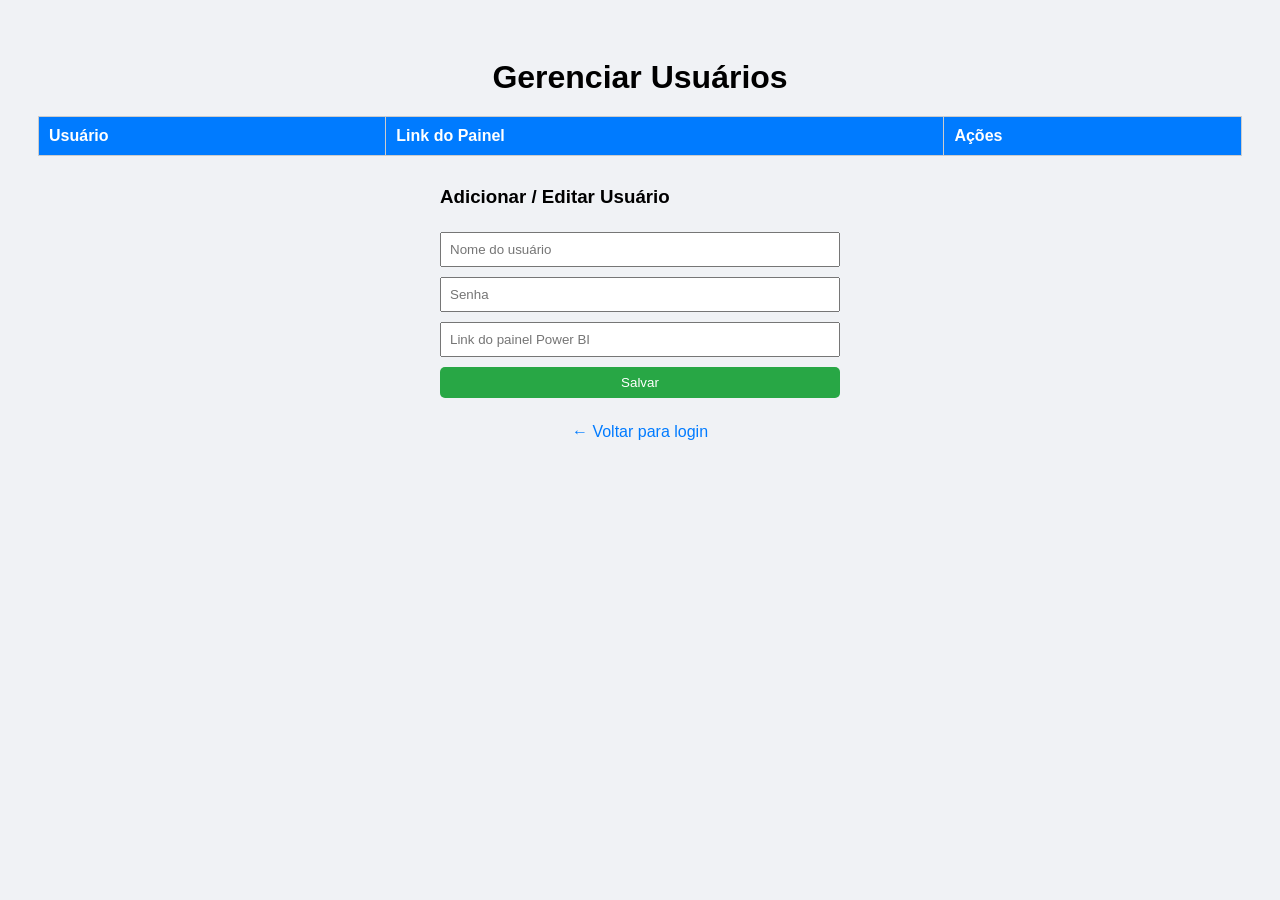
==== admin.html @ d16395c0 "Add files via upload" ====
<!DOCTYPE html>
<html lang="pt-br">
<head>
  <meta charset="UTF-8">
  <title>Administração de Usuários</title>
  <style>
    body {
      font-family: Arial, sans-serif;
      background: #f0f2f5;
      padding: 30px;
    }

    h1 {
      text-align: center;
      margin-bottom: 20px;
    }

    table {
      width: 100%;
      border-collapse: collapse;
      margin-bottom: 30px;
    }

    th, td {
      border: 1px solid #ccc;
      padding: 10px;
      text-align: left;
    }

    th {
      background-color: #007bff;
      color: white;
    }

    tr:nth-child(even) {
      background-color: #f9f9f9;
    }

    input, button {
      padding: 8px;
      margin: 5px 0;
      width: 100%;
      box-sizing: border-box;
    }

    button {
      cursor: pointer;
      background-color: #28a745;
      color: white;
      border: none;
      border-radius: 5px;
    }

    .delete-btn {
      background-color: #dc3545;
    }

    .form-section {
      max-width: 400px;
      margin: auto;
    }

    .back {
      display: block;
      text-align: center;
      margin-top: 20px;
      text-decoration: none;
      color: #007bff;
    }
  </style>
</head>
<body>
  <h1>Gerenciar Usuários</h1>

  <table id="userTable">
    <thead>
      <tr>
        <th>Usuário</th>
        <th>Link do Painel</th>
        <th>Ações</th>
      </tr>
    </thead>
    <tbody></tbody>
  </table>

  <div class="form-section">
    <h3>Adicionar / Editar Usuário</h3>
    <input type="text" id="newUser" placeholder="Nome do usuário">
    <input type="text" id="newPass" placeholder="Senha">
    <input type="text" id="newLink" placeholder="Link do painel Power BI">
    <button onclick="addOrUpdateUser()">Salvar</button>
  </div>

  <a href="login.html" class="back">← Voltar para login</a>

  <script src="usuarios.js"></script>
  <script>
    let usuarios = { ...usuariosData.usuarios };

    function renderTable() {
      const tbody = document.querySelector("#userTable tbody");
      tbody.innerHTML = "";

      Object.keys(usuarios).forEach(user => {
        const row = document.createElement("tr");

        row.innerHTML = `
          <td>${user}</td>
          <td>${usuarios[user].link}</td>
          <td>
            <button onclick="editUser('${user}')">Editar</button>
            <button class="delete-btn" onclick="deleteUser('${user}')">Excluir</button>
          </td>
        `;

        tbody.appendChild(row);
      });
    }

    function addOrUpdateUser() {
      const user = document.getElementById("newUser").value.toLowerCase();
      const pass = document.getElementById("newPass").value;
      const link = document.getElementById("newLink").value;

      if (!user || !pass || !link) {
        alert("Preencha todos os campos!");
        return;
      }

      usuarios[user] = { senha: pass, link };
      saveToLocalStorage();
      renderTable();
      clearForm();
    }

    function editUser(user) {
      document.getElementById("newUser").value = user;
      document.getElementById("newPass").value = usuarios[user].senha;
      document.getElementById("newLink").value = usuarios[user].link;
    }

    function deleteUser(user) {
      if (confirm(`Tem certeza que deseja excluir o usuário "${user}"?`)) {
        delete usuarios[user];
        saveToLocalStorage();
        renderTable();
      }
    }

    function clearForm() {
      document.getElementById("newUser").value = "";
      document.getElementById("newPass").value = "";
      document.getElementById("newLink").value = "";
    }

    function saveToLocalStorage() {
      localStorage.setItem("usuarios", JSON.stringify(usuarios));
    }

    function loadFromLocalStorage() {
      const data = localStorage.getItem("usuarios");
      if (data) {
        usuarios = JSON.parse(data);
      }
    }

    loadFromLocalStorage();
    renderTable();
  </script>
</body>
</html>
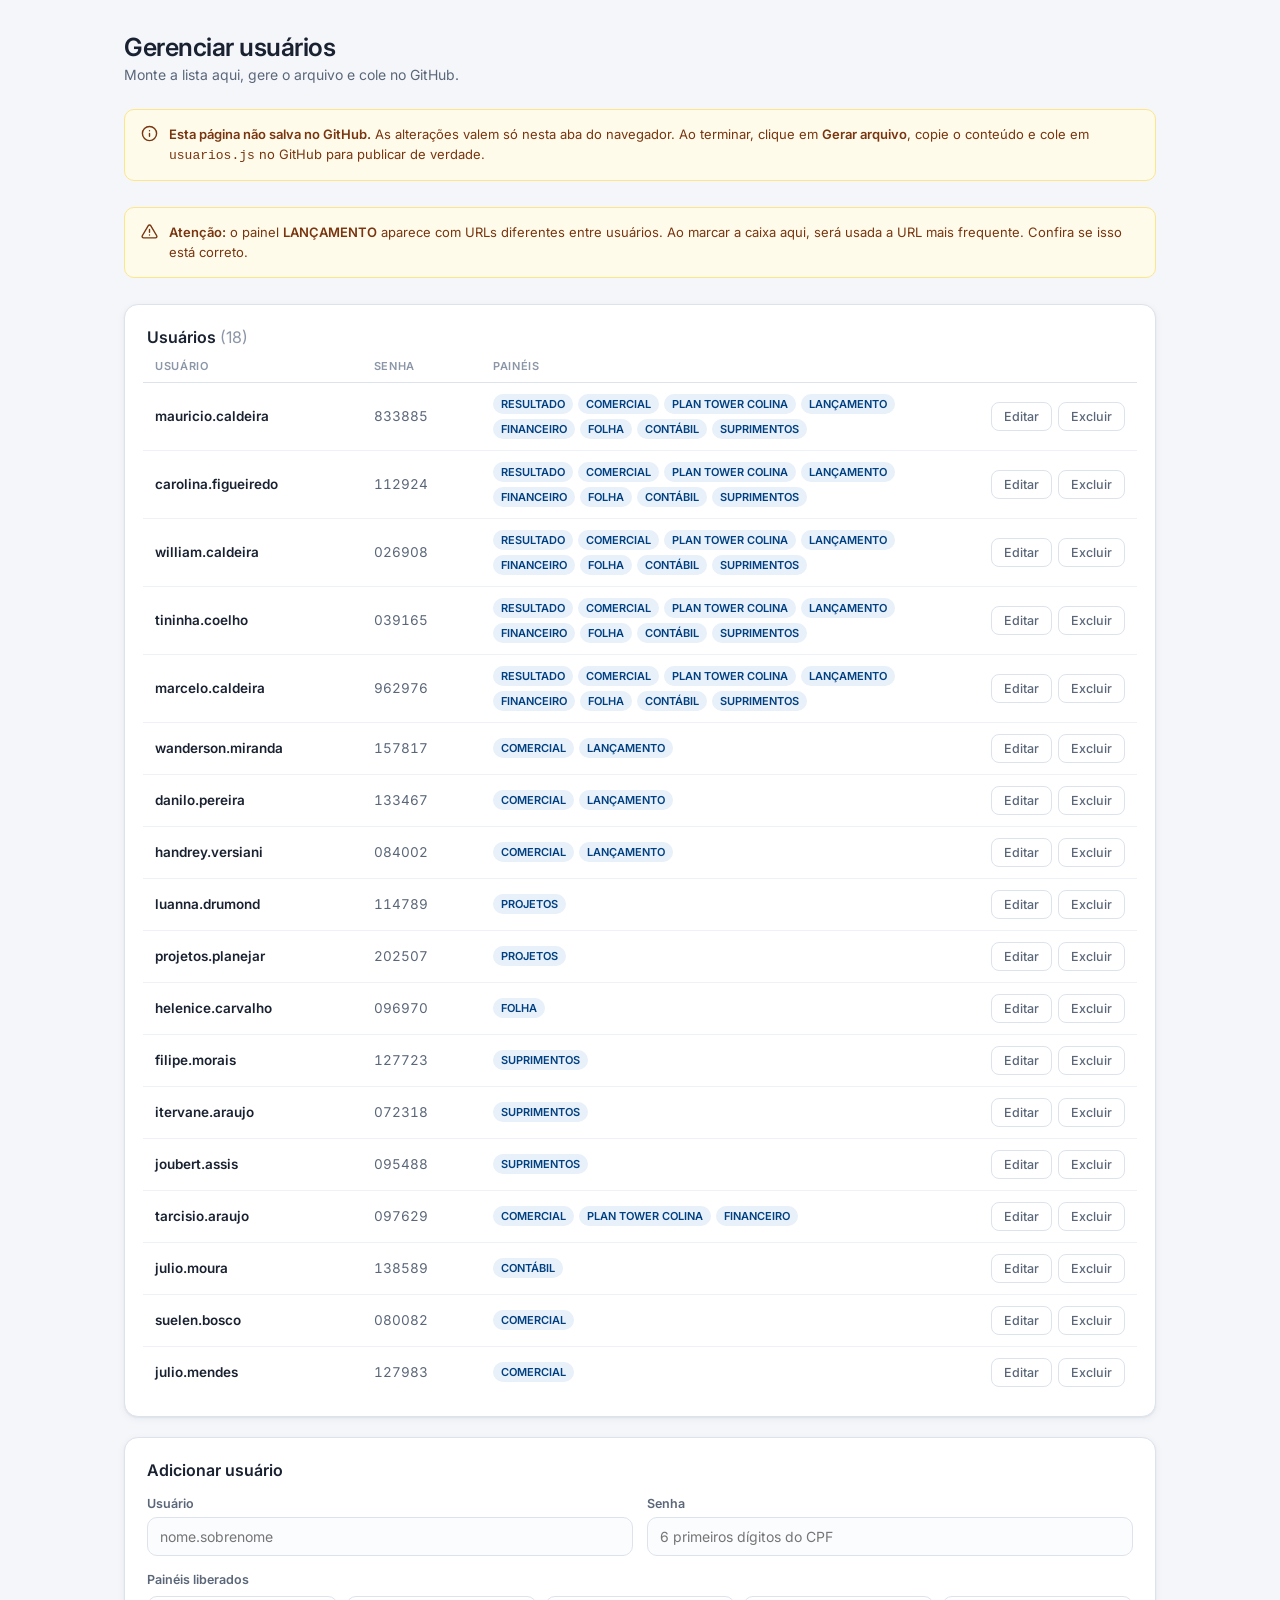
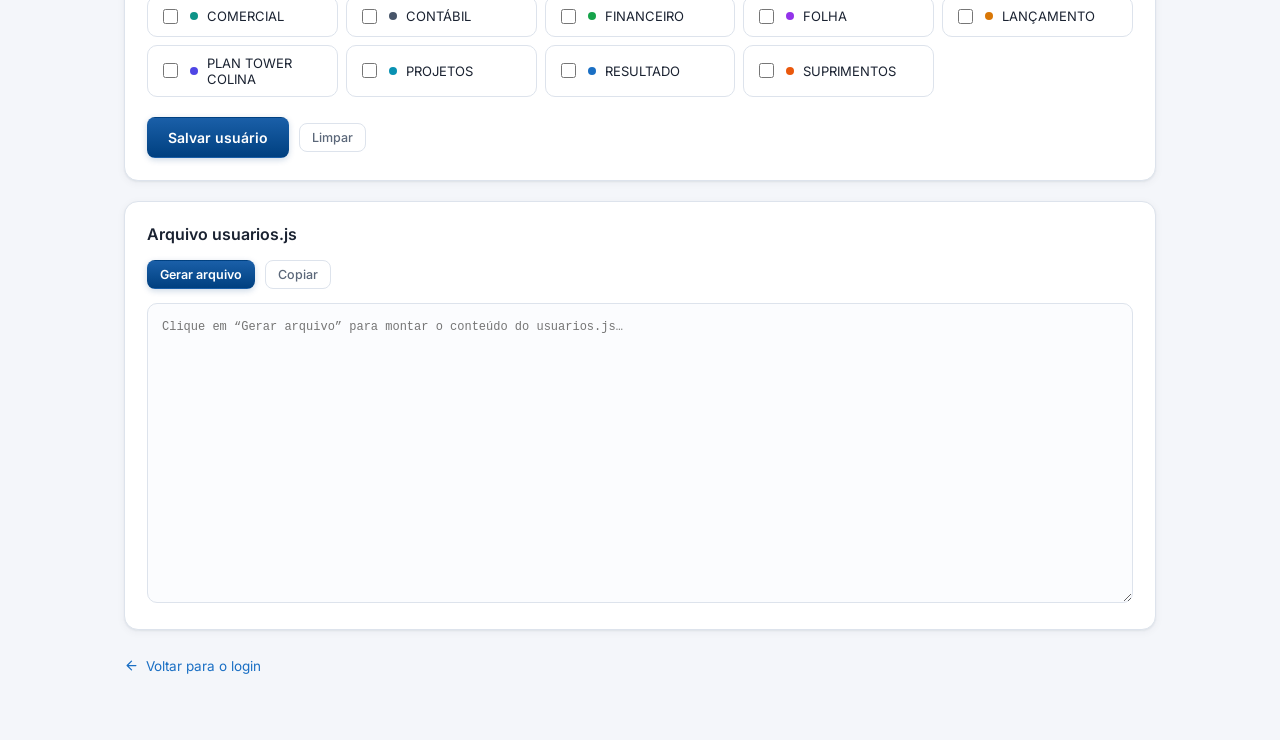
==== commit c40b395d: "Add files via upload" ====
--- a/admin.html
+++ b/admin.html
@@ -1,171 +1,422 @@
-<!DOCTYPE html>
-<html lang="pt-br">
-<head>
-  <meta charset="UTF-8">
-  <title>Administração de Usuários</title>
-  <style>
-    body {
-      font-family: Arial, sans-serif;
-      background: #f0f2f5;
-      padding: 30px;
-    }
-
-    h1 {
-      text-align: center;
-      margin-bottom: 20px;
-    }
-
-    table {
-      width: 100%;
-      border-collapse: collapse;
-      margin-bottom: 30px;
-    }
-
-    th, td {
-      border: 1px solid #ccc;
-      padding: 10px;
-      text-align: left;
-    }
-
-    th {
-      background-color: #007bff;
-      color: white;
-    }
-
-    tr:nth-child(even) {
-      background-color: #f9f9f9;
-    }
-
-    input, button {
-      padding: 8px;
-      margin: 5px 0;
-      width: 100%;
-      box-sizing: border-box;
-    }
-
-    button {
-      cursor: pointer;
-      background-color: #28a745;
-      color: white;
-      border: none;
-      border-radius: 5px;
-    }
-
-    .delete-btn {
-      background-color: #dc3545;
-    }
-
-    .form-section {
-      max-width: 400px;
-      margin: auto;
-    }
-
-    .back {
-      display: block;
-      text-align: center;
-      margin-top: 20px;
-      text-decoration: none;
-      color: #007bff;
-    }
-  </style>
-</head>
-<body>
-  <h1>Gerenciar Usuários</h1>
-
-  <table id="userTable">
-    <thead>
-      <tr>
-        <th>Usuário</th>
-        <th>Link do Painel</th>
-        <th>Ações</th>
-      </tr>
-    </thead>
-    <tbody></tbody>
-  </table>
-
-  <div class="form-section">
-    <h3>Adicionar / Editar Usuário</h3>
-    <input type="text" id="newUser" placeholder="Nome do usuário">
-    <input type="text" id="newPass" placeholder="Senha">
-    <input type="text" id="newLink" placeholder="Link do painel Power BI">
-    <button onclick="addOrUpdateUser()">Salvar</button>
-  </div>
-
-  <a href="login.html" class="back">← Voltar para login</a>
-
-  <script src="usuarios.js"></script>
-  <script>
-    let usuarios = { ...usuariosData.usuarios };
-
-    function renderTable() {
-      const tbody = document.querySelector("#userTable tbody");
-      tbody.innerHTML = "";
-
-      Object.keys(usuarios).forEach(user => {
-        const row = document.createElement("tr");
-
-        row.innerHTML = `
-          <td>${user}</td>
-          <td>${usuarios[user].link}</td>
-          <td>
-            <button onclick="editUser('${user}')">Editar</button>
-            <button class="delete-btn" onclick="deleteUser('${user}')">Excluir</button>
-          </td>
-        `;
-
-        tbody.appendChild(row);
-      });
-    }
-
-    function addOrUpdateUser() {
-      const user = document.getElementById("newUser").value.toLowerCase();
-      const pass = document.getElementById("newPass").value;
-      const link = document.getElementById("newLink").value;
-
-      if (!user || !pass || !link) {
-        alert("Preencha todos os campos!");
-        return;
-      }
-
-      usuarios[user] = { senha: pass, link };
-      saveToLocalStorage();
-      renderTable();
-      clearForm();
-    }
-
-    function editUser(user) {
-      document.getElementById("newUser").value = user;
-      document.getElementById("newPass").value = usuarios[user].senha;
-      document.getElementById("newLink").value = usuarios[user].link;
-    }
-
-    function deleteUser(user) {
-      if (confirm(`Tem certeza que deseja excluir o usuário "${user}"?`)) {
-        delete usuarios[user];
-        saveToLocalStorage();
-        renderTable();
-      }
-    }
-
-    function clearForm() {
-      document.getElementById("newUser").value = "";
-      document.getElementById("newPass").value = "";
-      document.getElementById("newLink").value = "";
-    }
-
-    function saveToLocalStorage() {
-      localStorage.setItem("usuarios", JSON.stringify(usuarios));
-    }
-
-    function loadFromLocalStorage() {
-      const data = localStorage.getItem("usuarios");
-      if (data) {
-        usuarios = JSON.parse(data);
-      }
-    }
-
-    loadFromLocalStorage();
-    renderTable();
-  </script>
-</body>
-</html>
+<!DOCTYPE html>
+<html lang="pt-BR">
+<head>
+  <meta charset="UTF-8">
+  <meta name="viewport" content="width=device-width, initial-scale=1">
+  <title>Gerenciar usuários — Planejar</title>
+
+  <link rel="icon" type="image/x-icon" href="favicon.ico">
+
+  <link rel="preconnect" href="https://fonts.googleapis.com">
+  <link rel="preconnect" href="https://fonts.gstatic.com" crossorigin>
+  <link href="https://fonts.googleapis.com/css2?family=Inter:wght@400;500;600;700&display=swap" rel="stylesheet">
+
+  <link rel="stylesheet" href="estilo.css?v=2">
+  <style>
+    .adm{max-width:1080px;margin:0 auto;padding:32px 24px 64px}
+    .adm h1{margin:0 0 4px;font-size:25px;font-weight:600;letter-spacing:-.02em}
+    .adm .legenda{margin:0 0 26px;font-size:14px;color:var(--tinta-2)}
+
+    .nota{
+      display:flex;gap:11px;align-items:flex-start;
+      padding:14px 16px;margin-bottom:26px;
+      background:#fffbeb;border:1px solid #fde68a;border-radius:var(--r-sm);
+      font-size:13px;color:#78350f;line-height:1.55;
+    }
+    .nota svg{width:17px;height:17px;flex-shrink:0;margin-top:1px}
+    .nota b{font-weight:600}
+
+    .bloco{
+      background:var(--papel);border:1px solid var(--borda);
+      border-radius:var(--r);box-shadow:var(--sombra-sm);
+      padding:22px;margin-bottom:20px;
+    }
+    .bloco h2{margin:0 0 16px;font-size:16px;font-weight:600}
+
+    .tabela-rolo{overflow-x:auto;margin:-4px}
+    table{width:100%;border-collapse:collapse;font-size:13.5px;min-width:600px}
+    th{
+      text-align:left;font-size:11px;font-weight:600;letter-spacing:.06em;
+      text-transform:uppercase;color:var(--tinta-3);
+      padding:0 12px 9px;border-bottom:1.5px solid var(--borda);
+    }
+    td{padding:11px 12px;border-bottom:1px solid #eef1f6;vertical-align:middle}
+    tbody tr:last-child td{border-bottom:none}
+    tbody tr:hover{background:#fafbfd}
+    td.user{font-weight:600}
+    td.senha{font-variant-numeric:tabular-nums;color:var(--tinta-2)}
+
+    .chips{display:flex;flex-wrap:wrap;gap:5px}
+    .chip{
+      font-size:11px;font-weight:600;padding:3px 8px;border-radius:20px;
+      background:var(--azul-luz);color:var(--azul);white-space:nowrap;
+    }
+    .acoes{display:flex;gap:6px;justify-content:flex-end}
+
+    .btn{
+      font:inherit;font-size:12.5px;font-weight:500;
+      padding:6px 12px;border-radius:8px;cursor:pointer;
+      border:1.5px solid var(--borda);background:#fff;color:var(--tinta-2);
+      transition:all .15s;white-space:nowrap;
+    }
+    .btn:hover{border-color:var(--borda-forte);background:#f7f9fc}
+    .btn:focus-visible{outline:3px solid rgba(26,111,196,.4);outline-offset:2px}
+    .btn-perigo:hover{color:#b91c1c;border-color:#fca5a5;background:#fff6f6}
+    .btn-azul{
+      background:linear-gradient(180deg,#1a5fa8,var(--azul));
+      color:#fff;border-color:transparent;font-weight:600;
+      box-shadow:0 2px 6px rgba(0,64,128,.2);
+    }
+    .btn-azul:hover{filter:brightness(1.07);background:linear-gradient(180deg,#1a5fa8,var(--azul))}
+    .btn-g{font-size:14px;padding:11px 20px}
+
+    .linha-form{display:grid;grid-template-columns:1fr 1fr;gap:14px;margin-bottom:16px}
+    .linha-form label{
+      display:block;font-size:12.5px;font-weight:600;
+      color:var(--tinta-2);margin-bottom:6px;
+    }
+    .linha-form input{
+      font:inherit;font-size:14px;width:100%;padding:10px 12px;
+      background:#fbfcfe;border:1.5px solid var(--borda);border-radius:10px;color:var(--tinta);
+    }
+    .linha-form input:focus{
+      outline:none;background:#fff;border-color:var(--azul-clr);
+      box-shadow:0 0 0 3.5px rgba(26,111,196,.15);
+    }
+
+    .rot{font-size:12.5px;font-weight:600;color:var(--tinta-2);margin-bottom:9px}
+    .caixas{display:grid;grid-template-columns:repeat(auto-fill,minmax(190px,1fr));gap:8px}
+    .cx{
+      display:flex;align-items:center;gap:9px;
+      padding:9px 11px;border:1.5px solid var(--borda);border-radius:10px;
+      font-size:13px;cursor:pointer;transition:all .15s;background:#fff;
+    }
+    .cx:hover{border-color:var(--borda-forte);background:#fafbfd}
+    .cx input{accent-color:var(--azul);width:15px;height:15px;cursor:pointer;flex-shrink:0}
+    .cx.marcada{border-color:var(--azul-clr);background:var(--azul-luz)}
+    .cx .pt{width:8px;height:8px;border-radius:50%;flex-shrink:0}
+
+    .rodape-form{display:flex;gap:10px;align-items:center;margin-top:20px;flex-wrap:wrap}
+    .msg{font-size:13px;font-weight:500}
+    .msg.ok{color:var(--ok)}
+    .msg.erro{color:var(--erro)}
+
+    textarea{
+      font-family:ui-monospace,SFMono-Regular,Menlo,Consolas,monospace;
+      font-size:12px;line-height:1.55;
+      width:100%;min-height:300px;padding:14px;
+      border:1.5px solid var(--borda);border-radius:10px;
+      background:#fbfcfe;color:var(--tinta);resize:vertical;white-space:pre;
+    }
+    .voltar{
+      display:inline-flex;align-items:center;gap:7px;
+      font-size:13.5px;color:var(--azul-clr);text-decoration:none;margin-top:8px;
+    }
+    .voltar:hover{text-decoration:underline}
+
+    @media (max-width:560px){
+      .adm{padding:24px 16px 48px}
+      .linha-form{grid-template-columns:1fr}
+    }
+  </style>
+</head>
+<body>
+
+<div class="adm">
+  <h1>Gerenciar usuários</h1>
+  <p class="legenda">Monte a lista aqui, gere o arquivo e cole no GitHub.</p>
+
+  <div class="nota">
+    <svg viewBox="0 0 24 24" fill="none" stroke="currentColor" stroke-width="2" stroke-linecap="round" aria-hidden="true">
+      <circle cx="12" cy="12" r="10"/><path d="M12 16v-4M12 8h.01"/>
+    </svg>
+    <div>
+      <b>Esta página não salva no GitHub.</b> As alterações valem só nesta aba do navegador.
+      Ao terminar, clique em <b>Gerar arquivo</b>, copie o conteúdo e cole em <code>usuarios.js</code>
+      no GitHub para publicar de verdade.
+    </div>
+  </div>
+
+  <div class="bloco">
+    <h2>Usuários <span id="qtd" style="font-weight:400;color:var(--tinta-3)"></span></h2>
+    <div class="tabela-rolo">
+      <table>
+        <thead>
+          <tr>
+            <th style="width:22%">Usuário</th>
+            <th style="width:12%">Senha</th>
+            <th>Painéis</th>
+            <th style="width:150px"></th>
+          </tr>
+        </thead>
+        <tbody id="corpo"></tbody>
+      </table>
+    </div>
+  </div>
+
+  <div class="bloco">
+    <h2 id="tituloForm">Adicionar usuário</h2>
+
+    <div class="linha-form">
+      <div>
+        <label for="fUser">Usuário</label>
+        <input type="text" id="fUser" placeholder="nome.sobrenome" autocapitalize="none" spellcheck="false">
+      </div>
+      <div>
+        <label for="fSenha">Senha</label>
+        <input type="text" id="fSenha" placeholder="6 primeiros dígitos do CPF" inputmode="numeric">
+      </div>
+    </div>
+
+    <p class="rot">Painéis liberados</p>
+    <div class="caixas" id="caixas"></div>
+
+    <div class="rodape-form">
+      <button class="btn btn-azul btn-g" id="btnSalvar" type="button">Salvar usuário</button>
+      <button class="btn" id="btnLimpar" type="button">Limpar</button>
+      <span class="msg" id="msg"></span>
+    </div>
+  </div>
+
+  <div class="bloco">
+    <h2>Arquivo usuarios.js</h2>
+    <div style="display:flex;gap:10px;margin-bottom:14px;flex-wrap:wrap">
+      <button class="btn btn-azul" id="btnGerar" type="button">Gerar arquivo</button>
+      <button class="btn" id="btnCopiar" type="button">Copiar</button>
+      <span class="msg" id="msgGerar"></span>
+    </div>
+    <textarea id="saida" readonly placeholder="Clique em “Gerar arquivo” para montar o conteúdo do usuarios.js…"></textarea>
+  </div>
+
+  <a href="index.html" class="voltar">
+    <svg viewBox="0 0 24 24" width="15" height="15" fill="none" stroke="currentColor" stroke-width="2" stroke-linecap="round" stroke-linejoin="round" aria-hidden="true">
+      <path d="M19 12H5M12 19l-7-7 7-7"/>
+    </svg>
+    Voltar para o login
+  </a>
+</div>
+
+<script src="usuarios.js?v=2"></script>
+<script src="painel.js?v=2"></script>
+<script>
+(function () {
+  "use strict";
+
+  // --- cópia de trabalho da lista (não mexe no arquivo original) ------------
+  var lista = Array.isArray(window.usuarios)
+    ? JSON.parse(JSON.stringify(window.usuarios))
+    : [];
+
+  var editando = null; // nome do usuário sendo editado
+
+  // --- catálogo de painéis: nome -> URL mais usada --------------------------
+  var contagem = {};
+  lista.forEach(function (u) {
+    (u.paineis || []).forEach(function (p) {
+      if (!p || !p.nome || !p.url) return;
+      contagem[p.nome] = contagem[p.nome] || {};
+      contagem[p.nome][p.url] = (contagem[p.nome][p.url] || 0) + 1;
+    });
+  });
+
+  var catalogo = {};   // nome -> url
+  var conflitos = [];  // nomes com mais de uma URL
+  Object.keys(contagem).forEach(function (nome) {
+    var urls = Object.keys(contagem[nome]);
+    if (urls.length > 1) conflitos.push(nome);
+    urls.sort(function (a, b) { return contagem[nome][b] - contagem[nome][a]; });
+    catalogo[nome] = urls[0];
+  });
+
+  var nomes = Object.keys(catalogo).sort();
+
+  if (conflitos.length) {
+    var d = document.createElement("div");
+    d.className = "nota";
+    d.innerHTML = '<svg viewBox="0 0 24 24" fill="none" stroke="currentColor" stroke-width="2" stroke-linecap="round">'
+                + '<path d="M10.29 3.86L1.82 18a2 2 0 0 0 1.71 3h16.94a2 2 0 0 0 1.71-3L13.71 3.86a2 2 0 0 0-3.42 0z"/>'
+                + '<path d="M12 9v4M12 17h.01"/></svg>'
+                + '<div><b>Atenção:</b> o painel <b>' + conflitos.join("</b>, <b>") + '</b> aparece com URLs '
+                + 'diferentes entre usuários. Ao marcar a caixa aqui, será usada a URL mais frequente. '
+                + 'Confira se isso está correto.</div>';
+    document.querySelector(".adm .nota").after(d);
+  }
+
+  // --- tabela ---------------------------------------------------------------
+  function esc(t) {
+    return String(t).replace(/[&<>"']/g, function (c) {
+      return { "&":"&amp;", "<":"&lt;", ">":"&gt;", '"':"&quot;", "'":"&#39;" }[c];
+    });
+  }
+
+  function desenharTabela() {
+    var corpo = document.getElementById("corpo");
+    document.getElementById("qtd").textContent = "(" + lista.length + ")";
+
+    if (!lista.length) {
+      corpo.innerHTML = '<tr><td colspan="4" style="text-align:center;color:var(--tinta-3);padding:28px">Nenhum usuário.</td></tr>';
+      return;
+    }
+
+    corpo.innerHTML = lista.map(function (u, i) {
+      var chips = (u.paineis || []).map(function (p) {
+        return '<span class="chip">' + esc(p.nome || "?") + '</span>';
+      }).join("");
+      return '<tr>'
+           + '<td class="user">' + esc(u.usuario) + '</td>'
+           + '<td class="senha">' + esc(u.senha) + '</td>'
+           + '<td><div class="chips">' + (chips || '<span style="color:var(--tinta-3);font-size:12px">nenhum</span>') + '</div></td>'
+           + '<td><div class="acoes">'
+           + '<button class="btn" data-editar="' + i + '">Editar</button>'
+           + '<button class="btn btn-perigo" data-excluir="' + i + '">Excluir</button>'
+           + '</div></td></tr>';
+    }).join("");
+  }
+
+  document.getElementById("corpo").addEventListener("click", function (e) {
+    var btn = e.target.closest("button");
+    if (!btn) return;
+    if (btn.dataset.editar  !== undefined) carregarNoForm(+btn.dataset.editar);
+    if (btn.dataset.excluir !== undefined) excluir(+btn.dataset.excluir);
+  });
+
+  // --- caixas de painéis ----------------------------------------------------
+  function desenharCaixas() {
+    document.getElementById("caixas").innerHTML = nomes.map(function (n) {
+      var meta = window.metaDoPainel ? window.metaDoPainel(n) : { cor:"#004080" };
+      return '<label class="cx"><input type="checkbox" value="' + esc(n) + '">'
+           + '<span class="pt" style="background:' + meta.cor + '"></span>'
+           + '<span>' + esc(n) + '</span></label>';
+    }).join("");
+  }
+
+  document.getElementById("caixas").addEventListener("change", function (e) {
+    if (e.target.type === "checkbox") {
+      e.target.closest(".cx").classList.toggle("marcada", e.target.checked);
+    }
+  });
+
+  function marcadas() {
+    return Array.prototype.slice
+      .call(document.querySelectorAll("#caixas input:checked"))
+      .map(function (c) { return c.value; });
+  }
+
+  function marcar(valores) {
+    document.querySelectorAll("#caixas input").forEach(function (c) {
+      c.checked = valores.indexOf(c.value) !== -1;
+      c.closest(".cx").classList.toggle("marcada", c.checked);
+    });
+  }
+
+  // --- formulário -----------------------------------------------------------
+  function aviso(el, texto, tipo) {
+    var m = document.getElementById(el);
+    m.textContent = texto;
+    m.className = "msg " + (tipo || "");
+    if (texto) setTimeout(function () { m.textContent = ""; }, 4000);
+  }
+
+  function limpar() {
+    editando = null;
+    document.getElementById("fUser").value = "";
+    document.getElementById("fSenha").value = "";
+    marcar([]);
+    document.getElementById("tituloForm").textContent = "Adicionar usuário";
+    document.getElementById("btnSalvar").textContent = "Salvar usuário";
+  }
+
+  function carregarNoForm(i) {
+    var u = lista[i];
+    editando = u.usuario;
+    document.getElementById("fUser").value = u.usuario;
+    document.getElementById("fSenha").value = u.senha;
+    marcar((u.paineis || []).map(function (p) { return p.nome; }));
+    document.getElementById("tituloForm").textContent = "Editando: " + u.usuario;
+    document.getElementById("btnSalvar").textContent = "Salvar alterações";
+    document.getElementById("tituloForm").scrollIntoView({ behavior: "smooth", block: "center" });
+  }
+
+  function excluir(i) {
+    var u = lista[i];
+    if (!confirm('Excluir o usuário "' + u.usuario + '"?')) return;
+    lista.splice(i, 1);
+    if (editando === u.usuario) limpar();
+    desenharTabela();
+    aviso("msg", "Usuário removido da lista.", "ok");
+  }
+
+  document.getElementById("btnSalvar").addEventListener("click", function () {
+    var nome  = document.getElementById("fUser").value.trim().toLowerCase();
+    var senha = document.getElementById("fSenha").value.trim();
+    var sel   = marcadas();
+
+    if (!nome)  return aviso("msg", "Informe o usuário.", "erro");
+    if (!senha) return aviso("msg", "Informe a senha.", "erro");
+    if (!sel.length) return aviso("msg", "Marque pelo menos um painel.", "erro");
+
+    var repetido = lista.findIndex(function (u) {
+      return u.usuario.toLowerCase() === nome && u.usuario !== editando;
+    });
+    if (repetido !== -1) return aviso("msg", "Já existe um usuário com esse nome.", "erro");
+
+    var registro = {
+      usuario: nome,
+      senha: senha,
+      paineis: sel.map(function (n) { return { nome: n, url: catalogo[n] }; })
+    };
+
+    if (editando) {
+      var iAtual = lista.findIndex(function (u) { return u.usuario === editando; });
+      lista[iAtual] = registro;
+      aviso("msg", "Alterações salvas na lista.", "ok");
+    } else {
+      lista.push(registro);
+      aviso("msg", "Usuário adicionado à lista.", "ok");
+    }
+
+    limpar();
+    desenharTabela();
+  });
+
+  document.getElementById("btnLimpar").addEventListener("click", limpar);
+
+  // --- geração do arquivo ---------------------------------------------------
+  function gerar() {
+    var blocos = lista.map(function (u) {
+      var pns = (u.paineis || []).map(function (p) {
+        return '      { nome: "' + p.nome + '", url: "' + p.url + '" }';
+      }).join(",\n");
+      return '  {\n'
+           + '    usuario: "' + u.usuario + '",\n'
+           + '    senha: "' + u.senha + '",\n'
+           + '    paineis: [\n' + pns + '\n'
+           + '    ]\n'
+           + '  }';
+    }).join(",\n");
+
+    return "window.usuarios = [\n" + blocos + "\n];\n";
+  }
+
+  document.getElementById("btnGerar").addEventListener("click", function () {
+    document.getElementById("saida").value = gerar();
+    aviso("msgGerar", "Arquivo gerado com " + lista.length + " usuários.", "ok");
+  });
+
+  document.getElementById("btnCopiar").addEventListener("click", function () {
+    var ta = document.getElementById("saida");
+    if (!ta.value) { ta.value = gerar(); }
+    ta.select();
+    navigator.clipboard.writeText(ta.value).then(
+      function () { aviso("msgGerar", "Copiado! Cole no usuarios.js do GitHub.", "ok"); },
+      function () { document.execCommand("copy"); aviso("msgGerar", "Copiado!", "ok"); }
+    );
+  });
+
+  // --- início ---------------------------------------------------------------
+  desenharCaixas();
+  desenharTabela();
+})();
+</script>
+</body>
+</html>
--- a/estilo.css
+++ b/estilo.css
@@ -0,0 +1,359 @@
+/* ==========================================================================
+   Painéis Planejar — folha de estilo compartilhada
+   Usada por index.html, paineis.html, PAINEL-MULTIPLO.html e admin.html
+   ========================================================================== */
+
+:root{
+  /* marca */
+  --azul:#004080;
+  --azul-esc:#00305f;
+  --azul-clr:#1a6fc4;
+  --azul-luz:#e8f0fa;
+
+  /* texto */
+  --tinta:#1a2231;
+  --tinta-2:#5b6779;
+  --tinta-3:#8b96a7;
+
+  /* superfícies */
+  --papel:#ffffff;
+  --fundo:#f4f6fa;
+  --borda:#dde3ec;
+  --borda-forte:#cbd6e5;
+
+  /* semânticos */
+  --erro:#9f1239;
+  --erro-luz:#fff1f4;
+  --erro-borda:#fbcfe0;
+  --ok:#166534;
+  --ok-luz:#e9f7ee;
+  --ok-borda:#bbe5c8;
+
+  /* sombras */
+  --sombra-sm:0 1px 2px rgba(16,32,58,.06), 0 2px 8px rgba(16,32,58,.05);
+  --sombra-md:0 4px 12px rgba(16,32,58,.07), 0 12px 32px rgba(16,32,58,.08);
+  --sombra-lg:0 8px 24px rgba(16,32,58,.09), 0 24px 56px rgba(16,32,58,.10);
+
+  --r:14px;
+  --r-sm:10px;
+}
+
+*{box-sizing:border-box}
+html,body{margin:0;padding:0}
+
+body{
+  font-family:'Inter',-apple-system,BlinkMacSystemFont,'Segoe UI',Roboto,Arial,sans-serif;
+  background:var(--fundo);
+  color:var(--tinta);
+  -webkit-font-smoothing:antialiased;
+  -moz-osx-font-smoothing:grayscale;
+}
+
+/* ==========================================================================
+   TELA DE LOGIN
+   ========================================================================== */
+
+.login-tela{
+  min-height:100vh;
+  display:grid;
+  place-items:center;
+  padding:48px 20px;
+  position:relative;
+  overflow:hidden;
+  background:
+    radial-gradient(900px 500px at 12% -8%, #dce9f8 0%, transparent 60%),
+    radial-gradient(760px 460px at 92% 106%, #e4edf9 0%, transparent 62%),
+    var(--fundo);
+}
+
+.login-caixa{width:100%;max-width:400px}
+
+.marca{
+  display:flex;
+  flex-direction:column;
+  align-items:center;
+  margin-bottom:26px;
+}
+.marca img{width:210px;max-width:65%;height:auto;display:block}
+
+.cartao{
+  background:var(--papel);
+  border:1px solid var(--borda);
+  border-radius:20px;
+  box-shadow:var(--sombra-lg);
+  padding:34px 30px 30px;
+}
+.cartao h1{
+  font-size:21px;
+  font-weight:600;
+  letter-spacing:-.01em;
+  margin:0 0 5px;
+  color:var(--tinta);
+}
+.cartao .sub{
+  font-size:13.5px;
+  color:var(--tinta-2);
+  margin:0 0 26px;
+  line-height:1.5;
+}
+
+.campo{margin-bottom:17px}
+.campo label{
+  display:block;
+  font-size:12.5px;
+  font-weight:600;
+  color:var(--tinta-2);
+  margin-bottom:7px;
+}
+.entrada{position:relative;display:flex;align-items:center}
+.entrada > svg{
+  position:absolute;
+  left:13px;
+  width:17px;height:17px;
+  color:var(--tinta-3);
+  pointer-events:none;
+  transition:color .15s;
+}
+.entrada:focus-within > svg{color:var(--azul-clr)}
+
+.campo input{
+  font:inherit;
+  font-size:14.5px;
+  width:100%;
+  padding:12px 13px 12px 40px;
+  color:var(--tinta);
+  background:#fbfcfe;
+  border:1.5px solid var(--borda);
+  border-radius:11px;
+  transition:border-color .15s, box-shadow .15s, background .15s;
+}
+.campo input::placeholder{color:var(--tinta-3)}
+.campo input:hover{border-color:var(--borda-forte)}
+.campo input:focus{
+  outline:none;
+  background:#fff;
+  border-color:var(--azul-clr);
+  box-shadow:0 0 0 3.5px rgba(26,111,196,.15);
+}
+
+.btn-entrar{
+  font:inherit;
+  font-size:14.5px;
+  font-weight:600;
+  width:100%;
+  margin-top:9px;
+  padding:12.5px;
+  color:#fff;
+  background:linear-gradient(180deg,#1a5fa8 0%,var(--azul) 100%);
+  border:none;
+  border-radius:11px;
+  cursor:pointer;
+  box-shadow:0 2px 6px rgba(0,64,128,.24), 0 8px 18px rgba(0,64,128,.16);
+  transition:transform .12s, box-shadow .15s, filter .15s;
+}
+.btn-entrar:hover{
+  filter:brightness(1.07);
+  transform:translateY(-1px);
+  box-shadow:0 4px 10px rgba(0,64,128,.26), 0 12px 26px rgba(0,64,128,.2);
+}
+.btn-entrar:active{transform:translateY(0)}
+.btn-entrar:focus-visible{outline:3px solid rgba(26,111,196,.4);outline-offset:2px}
+
+/* mensagem de erro inline (substitui o alert) */
+.aviso-erro{
+  display:none;
+  align-items:center;
+  gap:8px;
+  margin-top:16px;
+  padding:11px 13px;
+  font-size:13px;
+  color:var(--erro);
+  background:var(--erro-luz);
+  border:1px solid var(--erro-borda);
+  border-radius:var(--r-sm);
+}
+.aviso-erro.mostra{display:flex}
+.aviso-erro svg{width:16px;height:16px;flex-shrink:0}
+
+.rodape-login{
+  text-align:center;
+  font-size:12px;
+  color:var(--tinta-3);
+  margin-top:22px;
+  line-height:1.6;
+}
+
+/* ==========================================================================
+   TELA DE PAINÉIS
+   ========================================================================== */
+
+.app{min-height:100vh;display:flex;flex-direction:column;background:var(--fundo)}
+
+.topo{
+  background:var(--papel);
+  border-bottom:1px solid var(--borda);
+  box-shadow:var(--sombra-sm);
+}
+.topo-int{
+  max-width:1080px;
+  margin:0 auto;
+  padding:14px 24px;
+  display:flex;
+  align-items:center;
+  gap:16px;
+}
+.topo img{height:34px;width:auto}
+.topo .espaco{flex:1}
+
+.quem{display:flex;align-items:center;gap:10px}
+.avatar{
+  width:36px;height:36px;
+  border-radius:50%;
+  display:grid;place-items:center;
+  font-size:12.5px;font-weight:700;
+  color:#fff;
+  background:linear-gradient(135deg,var(--azul-clr),var(--azul));
+  flex-shrink:0;
+}
+.quem-txt{line-height:1.3}
+.quem-txt b{display:block;font-size:13.5px;font-weight:600}
+.quem-txt span{font-size:11.5px;color:var(--tinta-3)}
+
+.btn-sair{
+  font:inherit;
+  font-size:13px;
+  font-weight:500;
+  display:flex;align-items:center;gap:7px;
+  padding:8px 13px;
+  color:var(--tinta-2);
+  background:#fff;
+  border:1.5px solid var(--borda);
+  border-radius:9px;
+  cursor:pointer;
+  transition:color .15s, border-color .15s, background .15s;
+}
+.btn-sair svg{width:15px;height:15px}
+.btn-sair:hover{color:#b91c1c;border-color:#fca5a5;background:#fff6f6}
+.btn-sair:focus-visible{outline:3px solid rgba(26,111,196,.4);outline-offset:2px}
+
+.conteudo{
+  max-width:1080px;
+  width:100%;
+  margin:0 auto;
+  padding:38px 24px 56px;
+  flex:1;
+}
+.titulo{margin:0 0 4px;font-size:25px;font-weight:600;letter-spacing:-.02em}
+.legenda{margin:0 0 30px;font-size:14px;color:var(--tinta-2)}
+
+.grade{
+  display:grid;
+  gap:15px;
+  grid-template-columns:repeat(auto-fill,minmax(238px,1fr));
+}
+
+.painel{
+  position:relative;
+  display:flex;
+  align-items:center;
+  gap:14px;
+  padding:17px 16px;
+  text-decoration:none;
+  color:inherit;
+  background:var(--papel);
+  border:1px solid var(--borda);
+  border-radius:var(--r);
+  box-shadow:var(--sombra-sm);
+  transition:transform .16s cubic-bezier(.2,.7,.3,1), box-shadow .16s, border-color .16s;
+  opacity:0;
+  animation:sobe .5s cubic-bezier(.2,.7,.3,1) forwards;
+}
+.painel::before{
+  content:"";
+  position:absolute;
+  left:0;top:14px;bottom:14px;
+  width:3px;
+  border-radius:0 3px 3px 0;
+  background:var(--cor,var(--azul));
+  opacity:0;
+  transition:opacity .16s;
+}
+.painel:hover{
+  transform:translateY(-3px);
+  box-shadow:var(--sombra-md);
+  border-color:var(--borda-forte);
+}
+.painel:hover::before{opacity:1}
+.painel:focus-visible{outline:3px solid rgba(26,111,196,.4);outline-offset:2px}
+
+.icone{
+  width:42px;height:42px;
+  border-radius:11px;
+  flex-shrink:0;
+  display:grid;place-items:center;
+  background:var(--cor-luz,var(--azul-luz));
+  color:var(--cor,var(--azul));
+  transition:transform .16s;
+}
+.painel:hover .icone{transform:scale(1.06)}
+.icone svg{width:21px;height:21px}
+
+.painel-txt{min-width:0;flex:1}
+.painel-txt b{
+  display:block;
+  font-size:14.5px;
+  font-weight:600;
+  letter-spacing:-.005em;
+  white-space:nowrap;
+  overflow:hidden;
+  text-overflow:ellipsis;
+}
+.painel-txt span{font-size:12px;color:var(--tinta-3)}
+
+.seta{
+  width:17px;height:17px;
+  flex-shrink:0;
+  color:var(--tinta-3);
+  transition:transform .16s, color .16s;
+}
+.painel:hover .seta{transform:translateX(3px);color:var(--cor,var(--azul))}
+
+.vazio{
+  padding:36px 24px;
+  text-align:center;
+  font-size:14px;
+  color:var(--tinta-2);
+  background:var(--papel);
+  border:1px dashed var(--borda-forte);
+  border-radius:var(--r);
+}
+
+.rodape{
+  border-top:1px solid var(--borda);
+  padding:18px 24px;
+  text-align:center;
+  font-size:12px;
+  color:var(--tinta-3);
+}
+
+@keyframes sobe{to{opacity:1}}
+
+@media (prefers-reduced-motion:reduce){
+  .painel{animation:none;opacity:1}
+  *{transition:none !important}
+}
+
+/* ==========================================================================
+   RESPONSIVO
+   ========================================================================== */
+
+@media (max-width:560px){
+  .topo-int{padding:12px 16px;gap:10px}
+  .topo img{height:28px}
+  .quem-txt{display:none}
+  .conteudo{padding:28px 16px 42px}
+  .titulo{font-size:21px}
+  .grade{grid-template-columns:1fr}
+  .cartao{padding:28px 22px 24px;border-radius:16px}
+  .login-tela{padding:32px 16px}
+}
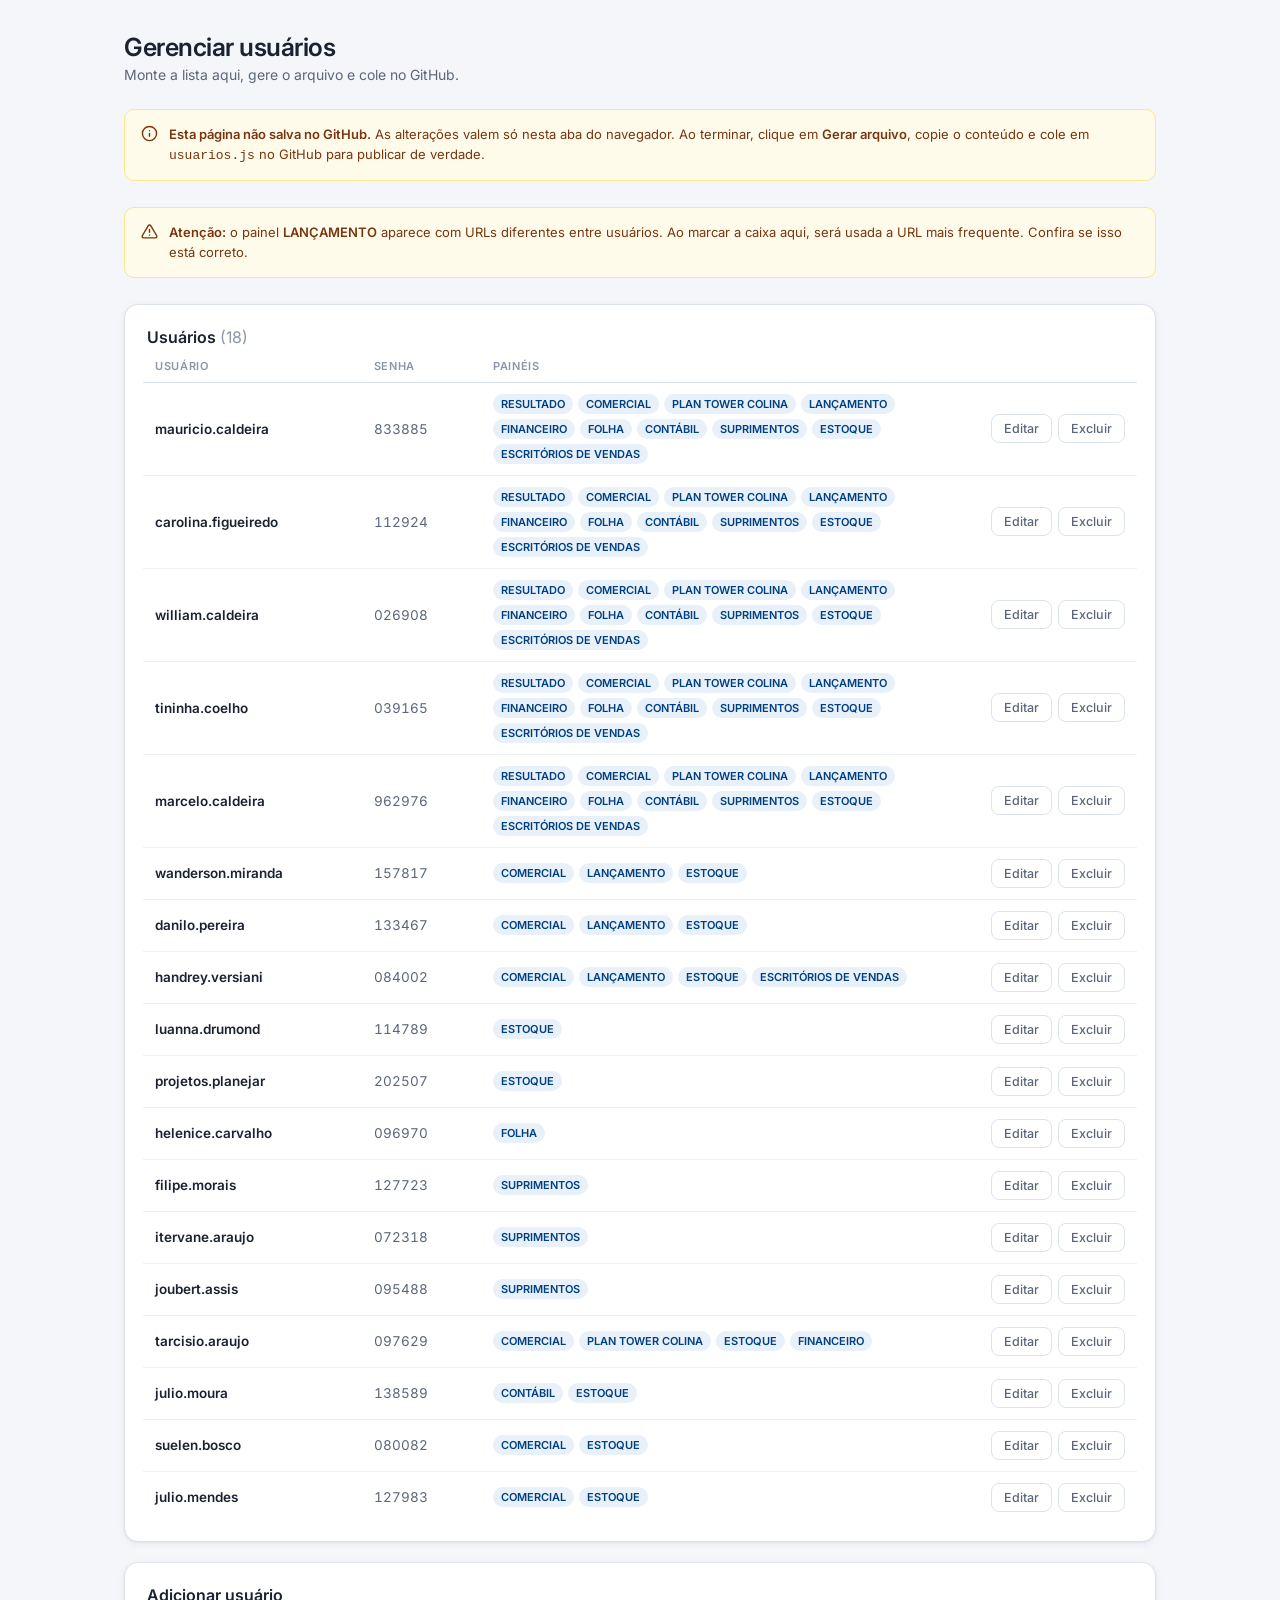
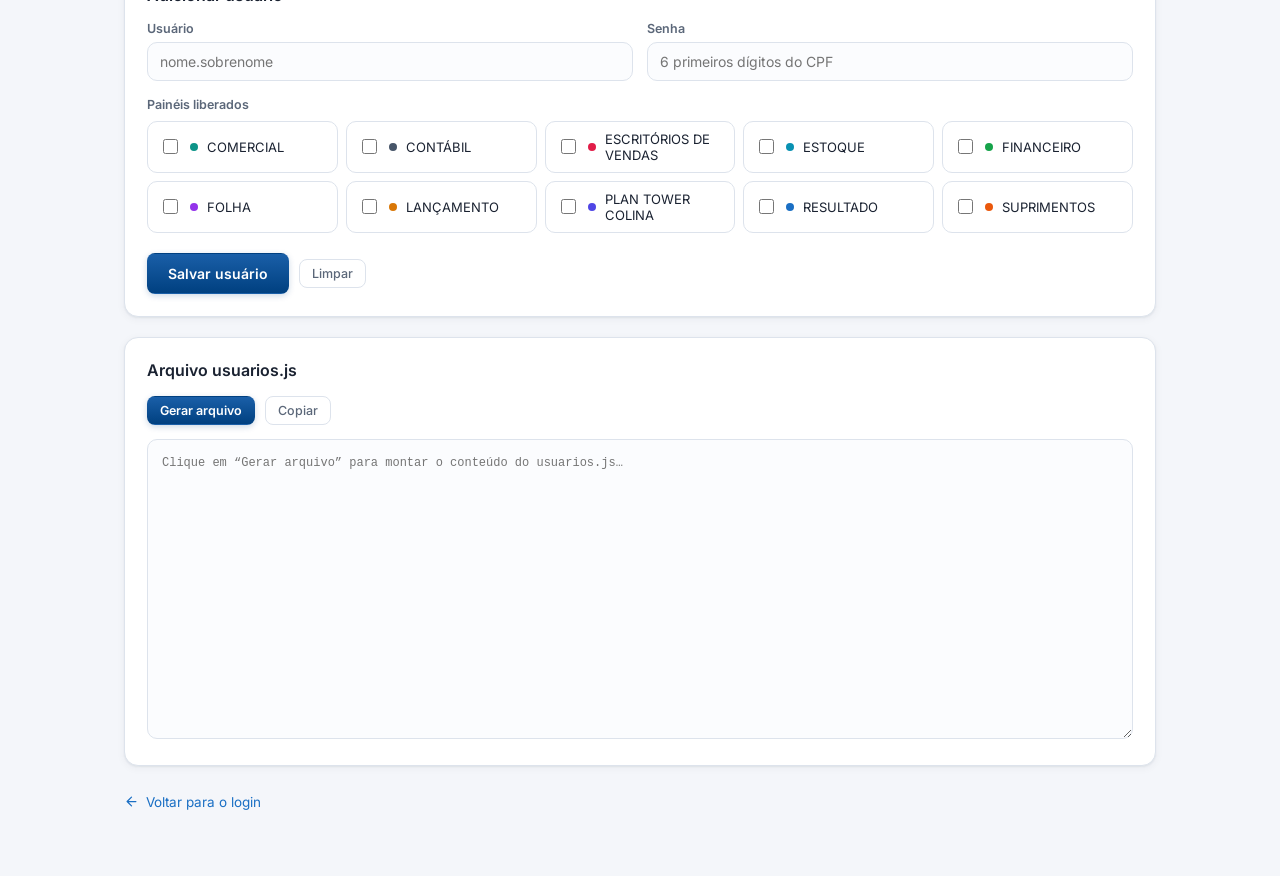
==== commit bc3a7f63: "Add files via upload" ====
--- a/admin.html
+++ b/admin.html
@@ -11,7 +11,7 @@
   <link rel="preconnect" href="https://fonts.gstatic.com" crossorigin>
   <link href="https://fonts.googleapis.com/css2?family=Inter:wght@400;500;600;700&display=swap" rel="stylesheet">
 
-  <link rel="stylesheet" href="estilo.css?v=2">
+  <link rel="stylesheet" href="estilo.css?v=3">
   <style>
     .adm{max-width:1080px;margin:0 auto;padding:32px 24px 64px}
     .adm h1{margin:0 0 4px;font-size:25px;font-weight:600;letter-spacing:-.02em}
@@ -196,8 +196,8 @@
   </a>
 </div>
 
-<script src="usuarios.js?v=2"></script>
-<script src="painel.js?v=2"></script>
+<script src="usuarios.js?v=3"></script>
+<script src="painel.js?v=3"></script>
 <script>
 (function () {
   "use strict";
--- a/estilo.css
+++ b/estilo.css
@@ -249,7 +249,8 @@
 .grade{
   display:grid;
   gap:15px;
-  grid-template-columns:repeat(auto-fill,minmax(238px,1fr));
+  grid-template-columns:repeat(auto-fill,minmax(252px,1fr));
+  align-items:stretch;
 }
 
 .painel{
@@ -304,9 +305,10 @@
   font-size:14.5px;
   font-weight:600;
   letter-spacing:-.005em;
-  white-space:nowrap;
-  overflow:hidden;
-  text-overflow:ellipsis;
+  line-height:1.3;
+  /* nomes longos (PLAN TOWER COLINA, ESCRITÓRIOS DE VENDAS) quebram
+     em duas linhas em vez de serem cortados com reticências */
+  overflow-wrap:anywhere;
 }
 .painel-txt span{font-size:12px;color:var(--tinta-3)}
 
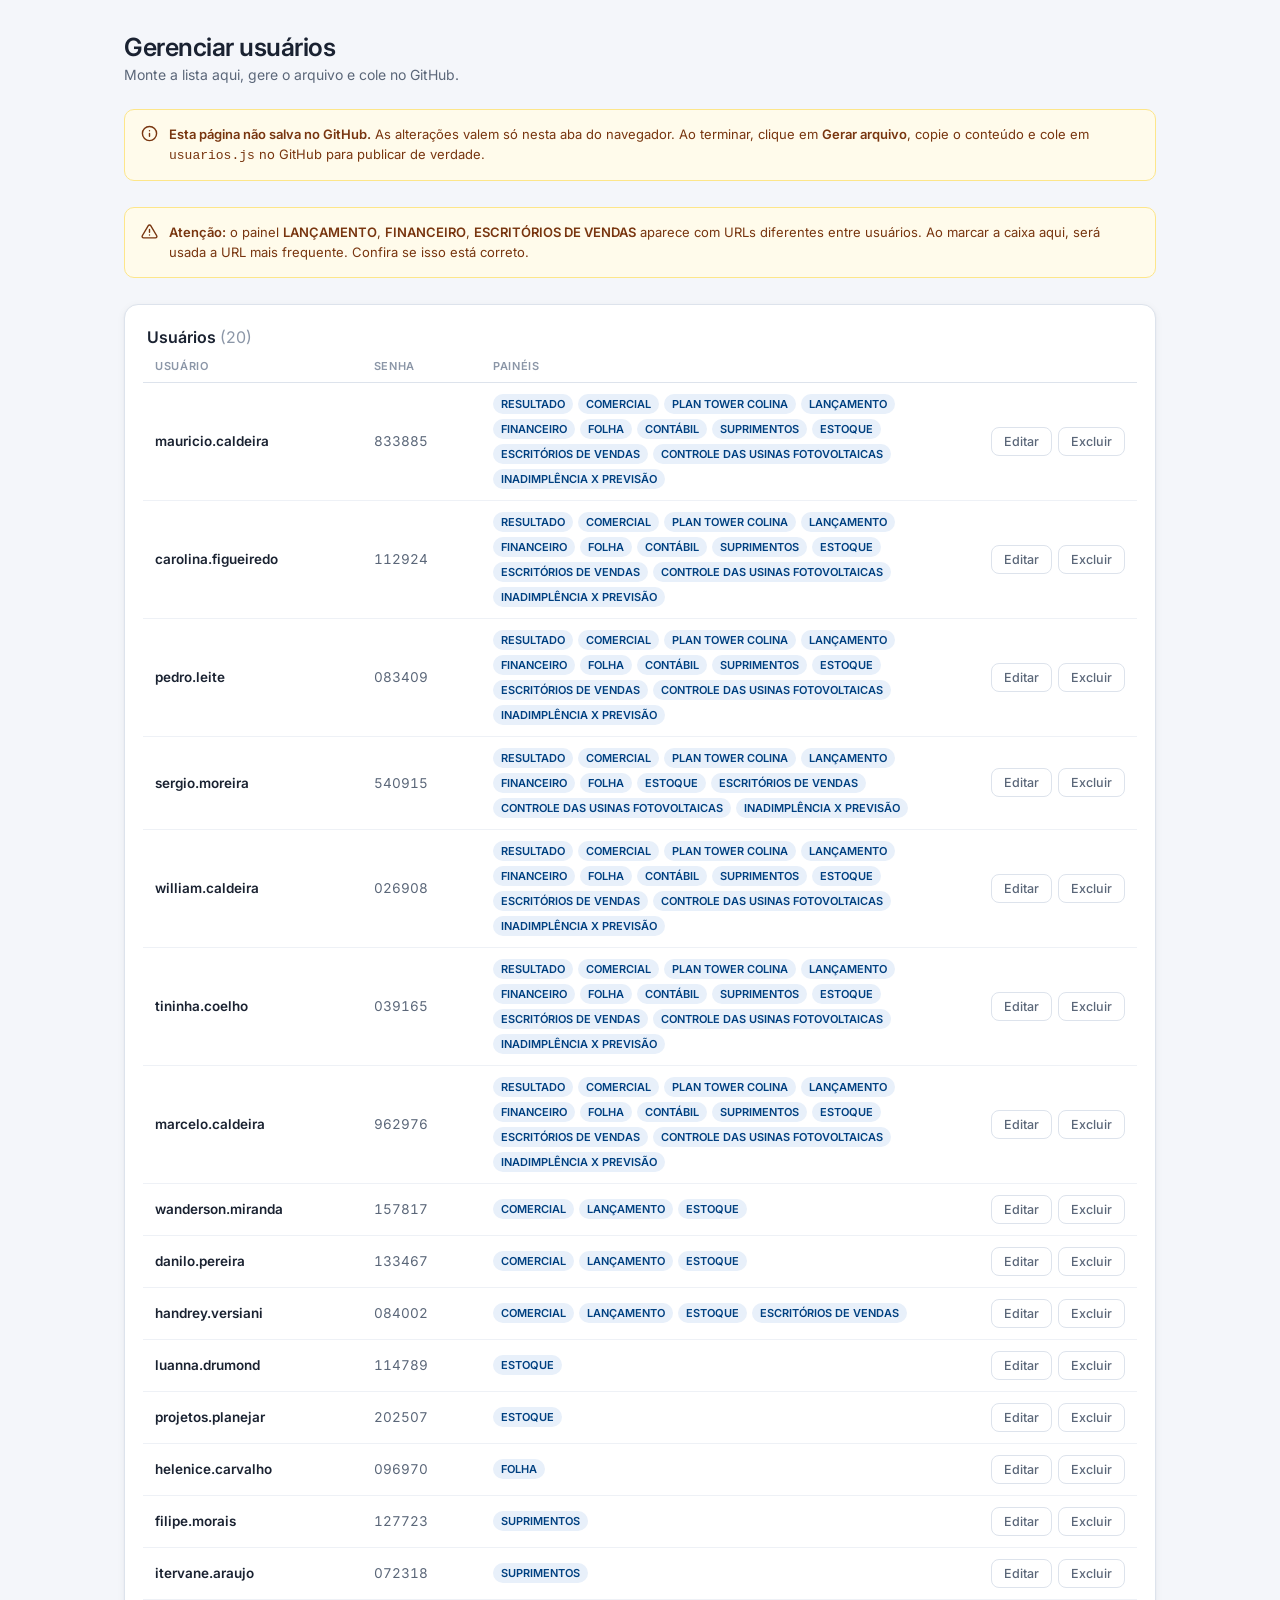
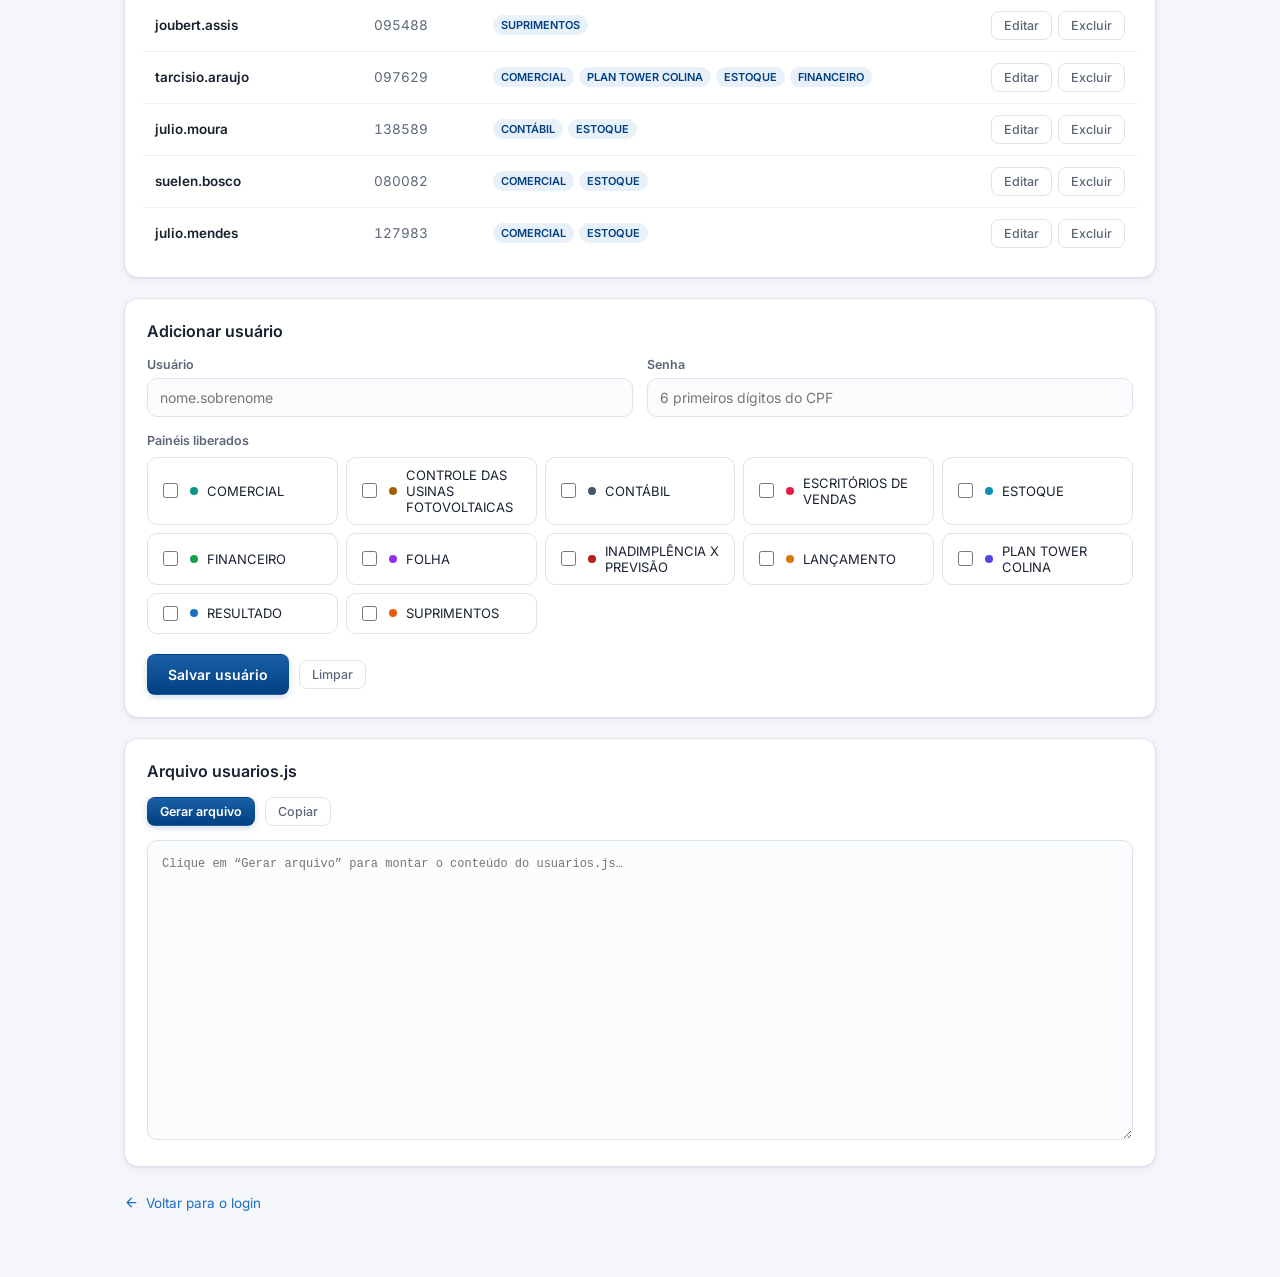
==== commit e8afbaba: "Add files via upload" ====
--- a/admin.html
+++ b/admin.html
@@ -11,7 +11,7 @@
   <link rel="preconnect" href="https://fonts.gstatic.com" crossorigin>
   <link href="https://fonts.googleapis.com/css2?family=Inter:wght@400;500;600;700&display=swap" rel="stylesheet">
 
-  <link rel="stylesheet" href="estilo.css?v=3">
+  <link rel="stylesheet" href="estilo.css?v=5">
   <style>
     .adm{max-width:1080px;margin:0 auto;padding:32px 24px 64px}
     .adm h1{margin:0 0 4px;font-size:25px;font-weight:600;letter-spacing:-.02em}
@@ -196,8 +196,8 @@
   </a>
 </div>
 
-<script src="usuarios.js?v=3"></script>
-<script src="painel.js?v=3"></script>
+<script src="usuarios.js?v=5"></script>
+<script src="painel.js?v=5"></script>
 <script>
 (function () {
   "use strict";
